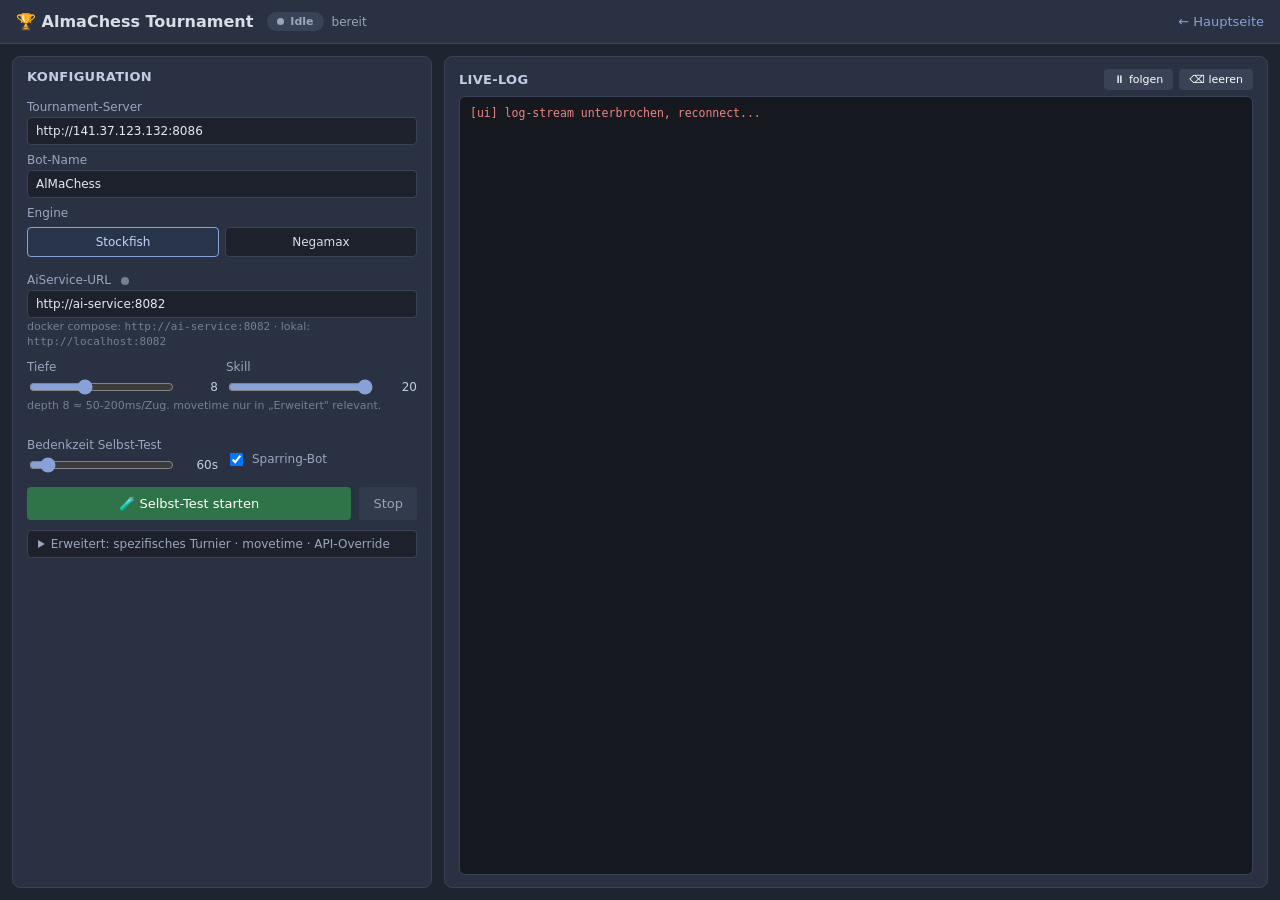
==== web/html/tournament.html @ 8ea83463 "Tournament connection implementation" ====
<!doctype html>
<html lang="de">
<head>
  <meta charset="utf-8" />
  <title>AlmaChess — Tournament</title>
  <meta name="viewport" content="width=device-width, initial-scale=1" />
  <style>
    * { box-sizing: border-box; }
    html, body { margin: 0; height: 100%; overflow: hidden; }
    body { font-family: system-ui, -apple-system, "Segoe UI", Arial, sans-serif;
           background: #1f2530; color: #d8dde6; display: flex; flex-direction: column; }
    /* === Header (single thin line) === */
    header { background: #2a3142; padding: 8px 16px; display: flex; align-items: center;
             gap: 14px; border-bottom: 1px solid #3a4257; flex-shrink: 0; height: 44px; }
    header h1 { margin: 0; font-size: 16px; flex-shrink: 0; }
    header .meta { display: flex; gap: 8px; align-items: center; flex: 1; font-size: 12px;
                   color: #9aa6c0; }
    header a { color: #88a2d8; text-decoration: none; font-size: 13px; }
    .badge { display: inline-flex; align-items: center; gap: 6px; padding: 3px 10px;
             border-radius: 12px; font-size: 11px; font-weight: 600; background: #3a4257; }
    .badge.idle       { background: #3a4257; }
    .badge.connecting { background: #735b1f; }
    .badge.joined     { background: #1f6073; }
    .badge.playing    { background: #1f7340; color: white; }
    .badge.finished   { background: #4a3a73; color: white; }
    .badge.error      { background: #8a2b2b; color: white; }
    .dot { width: 7px; height: 7px; border-radius: 50%; background: currentColor; }
    .meta-chip { font-family: ui-monospace, Consolas, monospace; color: #c2cce4;
                 background: #1c212c; padding: 2px 7px; border-radius: 3px; font-size: 11px; }
    /* === Main grid === */
    main { display: grid; grid-template-columns: 420px 1fr; gap: 12px; padding: 12px;
           flex: 1; min-height: 0; }
    .card { background: #2a3142; border: 1px solid #3a4257; border-radius: 8px;
            padding: 12px 14px; display: flex; flex-direction: column; min-height: 0; }
    .card.config { overflow-y: auto; }
    .card h2 { margin: 0 0 8px; font-size: 13px; color: #c2cce4; font-weight: 600;
               text-transform: uppercase; letter-spacing: 0.3px; }
    /* === Form === */
    label { display: block; font-size: 12px; color: #9aa6c0; margin: 8px 0 3px; }
    input[type="text"], input[type="number"], select {
      width: 100%; padding: 6px 8px; background: #1c212c; border: 1px solid #3a4257;
      color: #e5eaf2; border-radius: 4px; font: inherit; font-size: 12px; }
    input[type="text"]:focus, input[type="number"]:focus, select:focus {
      outline: none; border-color: #88a2d8; }
    input[type="range"] { width: 100%; accent-color: #88a2d8; }
    .row { display: flex; gap: 8px; align-items: end; }
    .row > * { flex: 1; }
    .row label { margin-bottom: 3px; }
    /* Engine toggle */
    .engine-pick { display: grid; grid-template-columns: 1fr 1fr; gap: 6px;
                   margin: 4px 0 8px; }
    .engine-pick label { padding: 7px 8px; background: #1c212c; border: 1px solid #3a4257;
                         border-radius: 4px; text-align: center; cursor: pointer; margin: 0;
                         color: #d8dde6; font-size: 12px; font-weight: 500;
                         transition: border-color .15s; }
    .engine-pick label:has(input:checked) { border-color: #88a2d8; background: #28344a;
                                            color: #c2d4f6; }
    .engine-pick input { display: none; }
    /* Slider with value */
    .slider-row { display: grid; grid-template-columns: 1fr 38px; gap: 8px;
                  align-items: center; }
    .slider-row span { text-align: right; color: #c2cce4; font-variant-numeric: tabular-nums;
                       font-size: 12px; }
    .hint { font-size: 11px; color: #758095; margin: 2px 0; line-height: 1.35; }
    /* Buttons */
    .btn-row { display: flex; gap: 8px; margin-top: 12px; }
    button { background: #4960a0; color: white; border: 0; padding: 9px 14px;
             border-radius: 4px; cursor: pointer; font: inherit; font-size: 13px;
             font-weight: 500; transition: background .15s; }
    button:hover { background: #5a73be; }
    button.primary { background: #2f7349; flex: 1; }
    button.primary:hover { background: #3a8a58; }
    button.secondary { background: #3a4257; }
    button.secondary:hover { background: #4a536a; }
    button:disabled { background: #3a4257; opacity: 0.55; cursor: not-allowed; }
    /* Advanced details */
    details { margin-top: 10px; background: #1c212c; border: 1px solid #3a4257;
              border-radius: 4px; padding: 0; }
    details summary { padding: 6px 10px; cursor: pointer; font-size: 12px;
                      color: #9aa6c0; user-select: none; }
    details summary:hover { color: #c2cce4; }
    details > div { padding: 0 10px 10px; }
    /* AiService availability dot */
    .ai-status { display: inline-block; width: 8px; height: 8px; border-radius: 50%;
                 margin-left: 6px; vertical-align: middle; background: #758095; }
    .ai-status.ok   { background: #4caf50; }
    .ai-status.bad  { background: #d85050; }
    /* === Log === */
    #logbox { background: #15191f; border: 1px solid #3a4257; border-radius: 6px;
              padding: 8px 10px; flex: 1; min-height: 0; overflow-y: auto;
              font: 11.5px/1.45 ui-monospace, Consolas, monospace; color: #c2cce4; }
    #logbox div.l { white-space: pre-wrap; word-break: break-word; }
    #logbox div.l.game  { color: #88c4a0; }
    #logbox div.l.move  { color: #e0b88a; }
    #logbox div.l.error { color: #ec8585; }
    #logbox div.l.dim   { color: #758095; }
    .log-controls { display: flex; justify-content: space-between; align-items: center;
                    margin-bottom: 6px; }
    .log-controls .right { display: flex; gap: 6px; }
    .log-controls button { padding: 4px 10px; font-size: 11px; background: #3a4257; }
    /* Result strip at bottom of log */
    .result-strip { margin-top: 6px; padding: 6px 10px; border-radius: 4px;
                    background: #1c212c; border: 1px solid #3a4257; font-size: 12px;
                    color: #c2cce4; display: none; }
    .result-strip.win  { background: #1f4733; border-color: #2f7349; color: #c8eeda; }
    .result-strip.loss { background: #4a2424; border-color: #8a2b2b; color: #f0c8c8; }
    .result-strip.draw { background: #3a3a4a; border-color: #5a5a73; }
  </style>
</head>
<body>
  <header>
    <h1>🏆 AlmaChess Tournament</h1>
    <div class="meta">
      <span id="status-badge" class="badge idle"><span class="dot"></span>Idle</span>
      <span id="status-msg">bereit</span>
      <span id="meta-tid" class="meta-chip" hidden></span>
      <span id="meta-bot" class="meta-chip" hidden></span>
    </div>
    <a href="index.html">← Hauptseite</a>
  </header>

  <main>
    <!-- ===== CONFIG (left) ===== -->
    <section class="card config">
      <h2>Konfiguration</h2>

      <label for="cfg-base">Tournament-Server</label>
      <input id="cfg-base" type="text" value="http://141.37.123.132:8086" />

      <label for="cfg-botname">Bot-Name</label>
      <input id="cfg-botname" type="text" value="AlMaChess" />

      <label>Engine</label>
      <div class="engine-pick">
        <label><input type="radio" name="engine" value="stockfish" checked/>Stockfish</label>
        <label><input type="radio" name="engine" value="integrated"/>Negamax</label>
      </div>

      <!-- ===== Stockfish settings ===== -->
      <div id="cfg-stockfish">
        <label for="cfg-ai-url">AiService-URL
          <span id="ai-status-dot" class="ai-status" title="unbekannt"></span>
        </label>
        <input id="cfg-ai-url" type="text" value="http://ai-service:8082" />
        <p class="hint">docker compose: <code>http://ai-service:8082</code> · lokal: <code>http://localhost:8082</code></p>

        <div class="row">
          <div>
            <label>Tiefe</label>
            <div class="slider-row">
              <input id="cfg-sf-depth" type="range" min="1" max="20" value="8"/>
              <span id="cfg-sf-depth-val">8</span>
            </div>
          </div>
          <div>
            <label>Skill</label>
            <div class="slider-row">
              <input id="cfg-sf-skill" type="range" min="0" max="20" value="20"/>
              <span id="cfg-sf-skill-val">20</span>
            </div>
          </div>
        </div>
        <p class="hint">depth 8 ≈ 50-200ms/Zug. movetime nur in „Erweitert" relevant.</p>
      </div>

      <!-- ===== Negamax settings ===== -->
      <div id="cfg-integrated" hidden>
        <label>Tiefe</label>
        <div class="slider-row">
          <input id="cfg-int-depth" type="range" min="1" max="5" value="2"/>
          <span id="cfg-int-depth-val">2</span>
        </div>
        <p class="hint">Negamax: 1=instant, 2≈300ms, 3≈3s, 4≈30s, 5≈3min je Zug</p>
      </div>

      <!-- ===== Self-test row ===== -->
      <div class="row" style="margin-top: 14px;">
        <div>
          <label>Bedenkzeit Selbst-Test</label>
          <div class="slider-row">
            <input id="qs-clock" type="range" min="10" max="600" step="10" value="60"/>
            <span id="qs-clock-val">60s</span>
          </div>
        </div>
        <label style="display:flex;align-items:center;gap:6px;height:25px;">
          <input id="qs-sparring" type="checkbox" checked />Sparring-Bot
        </label>
      </div>

      <div class="btn-row">
        <button id="btn-quickstart" class="primary">🧪 Selbst-Test starten</button>
        <button id="btn-stop" class="secondary" disabled>Stop</button>
      </div>

      <!-- ===== Advanced ===== -->
      <details>
        <summary>Erweitert: spezifisches Turnier · movetime · API-Override</summary>
        <div>
          <label for="cfg-tid">Turnier-ID beitreten</label>
          <input id="cfg-tid" type="text" placeholder="leer = neues per Selbst-Test"/>
          <button id="btn-list" class="secondary" style="margin-top:6px;width:100%">
            Verfügbare Turniere laden
          </button>
          <select id="cfg-tid-select" style="margin-top:6px" hidden></select>
          <button id="btn-join" class="secondary" style="margin-top:6px;width:100%">
            Beitreten (ohne Sparring)
          </button>

          <label for="cfg-sf-movetime" style="margin-top:12px;">Stockfish movetime (ms, optional)</label>
          <input id="cfg-sf-movetime" type="number" min="100" step="100"
                 placeholder="leer = nur depth-Stop" />
          <p class="hint">Setzt feste Zugzeit. Mit Selbst-Test-Clock kompatibel halten!</p>
        </div>
      </details>
    </section>

    <!-- ===== LOG (right) ===== -->
    <section class="card">
      <div class="log-controls">
        <h2 style="margin: 0;">Live-Log</h2>
        <div class="right">
          <button id="btn-pause" title="auto-scroll pausieren">⏸ folgen</button>
          <button id="btn-clear">⌫ leeren</button>
        </div>
      </div>
      <div id="logbox" aria-live="polite"></div>
      <div id="result-strip" class="result-strip"></div>
    </section>
  </main>

  <script>
    const $ = (id) => document.getElementById(id);
    // The API base. Default: same origin (nginx proxies /api/* in docker compose).
    // Override with ?api=http://host:port for cross-origin dev.
    const ALMACHESS_API = (new URLSearchParams(location.search).get('api') || '').replace(/\/$/, '');
    const api = (path) => ALMACHESS_API + path;

    // ---- persist settings in localStorage ----
    const PERSIST_KEYS = ['cfg-base','cfg-botname','cfg-ai-url','cfg-sf-depth',
                          'cfg-sf-skill','cfg-int-depth','qs-clock','cfg-tid','cfg-sf-movetime'];
    function load() {
      try {
        const s = JSON.parse(localStorage.getItem('almachess-tournament') || '{}');
        PERSIST_KEYS.forEach(k => { if (s[k] != null) $(k).value = s[k]; });
        if (s.engine) document.querySelector(`input[name="engine"][value="${s.engine}"]`).checked = true;
        if (s.sparring != null) $('qs-sparring').checked = s.sparring;
        // Sanity guard: with Stockfish at high depth, a tiny clock guarantees a
        // timeout loss. Auto-bump the slider if persisted state would mismatch.
        if (s.engine === 'stockfish' && parseInt($('qs-clock').value, 10) < 30) {
          $('qs-clock').value = 60;
        }
      } catch (_) {}
    }
    function save() {
      const s = {};
      PERSIST_KEYS.forEach(k => s[k] = $(k).value);
      s.engine = document.querySelector('input[name="engine"]:checked').value;
      s.sparring = $('qs-sparring').checked;
      localStorage.setItem('almachess-tournament', JSON.stringify(s));
    }

    // ---- engine toggle ----
    function refreshEngineUi() {
      const isSf = document.querySelector('input[name="engine"]:checked').value === 'stockfish';
      $('cfg-stockfish').hidden = !isSf;
      $('cfg-integrated').hidden = isSf;
      if (isSf) probeAi();
    }
    document.querySelectorAll('input[name="engine"]').forEach(r => {
      r.addEventListener('change', () => { refreshEngineUi(); save(); });
    });

    // ---- live slider labels ----
    [['cfg-int-depth','cfg-int-depth-val'], ['cfg-sf-depth','cfg-sf-depth-val'],
     ['cfg-sf-skill','cfg-sf-skill-val']].forEach(([id, vid]) => {
      $(id).addEventListener('input', () => { $(vid).textContent = $(id).value; save(); });
    });
    $('qs-clock').addEventListener('input', () => {
      $('qs-clock-val').textContent = $('qs-clock').value + 's'; save();
    });
    PERSIST_KEYS.forEach(k => $(k).addEventListener('change', save));
    $('qs-sparring').addEventListener('change', save);

    // ---- AiService availability probe (every 8s when Stockfish selected) ----
    let aiProbeTimer = null;
    async function probeAi() {
      const url = $('cfg-ai-url').value.trim().replace(/\/$/, '');
      if (!url) return;
      const dot = $('ai-status-dot');
      // We can't reach ai-service:* directly from browser if it's only Docker DNS.
      // Best-effort: ask our API to proxy a check. If our API has no proxy yet,
      // fall back to a CORS-aware direct probe.
      try {
        const r = await fetch(url + '/health', { method: 'GET', mode: 'cors',
                                                 signal: AbortSignal.timeout(2500) });
        if (r.ok) { dot.className = 'ai-status ok'; dot.title = 'erreichbar'; return; }
      } catch (_) {}
      // CORS or DNS fail — but server can still reach it. Mark unknown.
      dot.className = 'ai-status';
      dot.title = 'Browser kann nicht prüfen — Server-Sicht entscheidet';
    }
    $('cfg-ai-url').addEventListener('change', probeAi);
    function startAiPolling() { if (aiProbeTimer) return; aiProbeTimer = setInterval(probeAi, 8000); }
    startAiPolling();

    // ---- log rendering ----
    const logbox = $('logbox');
    let autoScroll = true;
    function appendLog(kind, line) {
      const div = document.createElement('div');
      div.className = 'l ' + (kind || '');
      div.textContent = line;
      logbox.appendChild(div);
      if (autoScroll) logbox.scrollTop = logbox.scrollHeight;
    }
    function classifyLine(line) {
      if (/gameEnd|tournamentFinished|aborted|fail|rejected|Error/i.test(line)) return 'error';
      if (/gameStart|tournamentStarted|roundStarted/i.test(line)) return 'game';
      if (/->/.test(line)) return 'move';
      if (/heartbeat|subscribing|asking engine|engine returned/i.test(line)) return 'dim';
      return '';
    }
    $('btn-pause').addEventListener('click', () => {
      autoScroll = !autoScroll;
      $('btn-pause').textContent = autoScroll ? '⏸ folgen' : '▶ pausiert';
    });
    $('btn-clear').addEventListener('click', () => { logbox.innerHTML = ''; });

    // ---- status rendering ----
    function setStatus(s) {
      const phase = (s.phase || 'Idle');
      const badge = $('status-badge');
      badge.className = 'badge ' + phase.toLowerCase();
      badge.innerHTML = '<span class="dot"></span>' + phase;
      $('status-msg').textContent = s.message || '';
      if (s.tournamentId) {
        $('meta-tid').textContent = 'TID:' + s.tournamentId;
        $('meta-tid').hidden = false;
      } else $('meta-tid').hidden = true;
      if (s.botId) {
        $('meta-bot').textContent = 'Bot:' + s.botId;
        $('meta-bot').hidden = false;
      } else $('meta-bot').hidden = true;
      const running = ['Connecting','Joined','Playing'].includes(phase);
      $('btn-quickstart').disabled = running;
      $('btn-join').disabled = running;
      $('btn-stop').disabled = !running;
      if (phase === 'Finished' && s.tournamentId) showResultStrip(s);
      if (phase === 'Idle' || phase === 'Error') $('result-strip').style.display = 'none';
    }

    async function showResultStrip(s) {
      const strip = $('result-strip');
      try {
        const r = await fetch($('cfg-base').value.trim().replace(/\/$/, '')
                              + '/api/tournament/' + s.tournamentId);
        const j = await r.json();
        const me = j.standing?.players?.find(p => p.bot.name === $('cfg-botname').value.trim());
        if (!me) { strip.style.display = 'none'; return; }
        const won = me.wins > me.losses;
        const drawn = me.wins === me.losses;
        strip.className = 'result-strip ' + (won ? 'win' : drawn ? 'draw' : 'loss');
        strip.style.display = 'block';
        strip.textContent = (won ? '✅ Gewonnen' : drawn ? '➖ Unentschieden' : '❌ Verloren')
          + `  ·  ${me.wins}W / ${me.draws}D / ${me.losses}L  ·  ${me.points} Pkt`;
      } catch (e) { strip.style.display = 'none'; }
    }

    // ---- SSE subscription ----
    function openStream() {
      const es = new EventSource(api('/api/tournament/log/stream'));
      es.addEventListener('log',    (e) => appendLog(classifyLine(e.data), e.data));
      es.addEventListener('status', (e) => { try { setStatus(JSON.parse(e.data)); } catch (_) {} });
      es.onerror = () => appendLog('error', '[ui] log-stream unterbrochen, reconnect...');
    }

    // ---- list tournaments (advanced) ----
    $('btn-list').addEventListener('click', async () => {
      const base = $('cfg-base').value.trim().replace(/\/$/, '');
      $('btn-list').disabled = true; $('btn-list').textContent = 'lade...';
      try {
        const r = await fetch(base + '/api/tournament');
        const j = await r.json();
        const opts = [];
        const push = (g, t) => opts.push(`<option value="${t.id}">[${g}] ${t.fullName || t.name || t.id} — ${t.id}</option>`);
        (j.created || []).forEach(t => push('created', t));
        (j.started || []).forEach(t => push('started', t));
        const sel = $('cfg-tid-select');
        sel.innerHTML = '<option value="">(wähle ein Turnier)</option>' + opts.join('');
        sel.hidden = false;
        sel.onchange = () => { $('cfg-tid').value = sel.value; save(); };
      } catch (e) {
        appendLog('error', '[ui] list fehlgeschlagen: ' + e.message);
      } finally {
        $('btn-list').disabled = false; $('btn-list').textContent = 'Verfügbare Turniere laden';
      }
    });

    // ---- common request builder ----
    function buildEngineFields() {
      const engine = document.querySelector('input[name="engine"]:checked').value;
      const movetime = engine === 'stockfish' && $('cfg-sf-movetime').value
        ? parseInt($('cfg-sf-movetime').value, 10) : null;
      return {
        engine,
        depth: engine === 'integrated'
          ? parseInt($('cfg-int-depth').value, 10)
          : parseInt($('cfg-sf-depth').value, 10),
        movetimeMs: movetime,
        skill: engine === 'stockfish' ? parseInt($('cfg-sf-skill').value, 10) : null,
        aiServiceUrl: engine === 'stockfish' ? $('cfg-ai-url').value.trim() : null
      };
    }

    // ---- start: join existing tournament ----
    $('btn-join').addEventListener('click', async () => {
      const e = buildEngineFields();
      const body = Object.assign({
        tournamentBaseUrl: $('cfg-base').value.trim().replace(/\/$/, ''),
        tournamentId: $('cfg-tid').value.trim() || null,
        botName: $('cfg-botname').value.trim()
      }, e);
      try {
        const r = await fetch(api('/api/tournament/start'), {
          method: 'POST', headers: {'Content-Type':'application/json'},
          body: JSON.stringify(body)
        });
        const j = await r.json();
        if (!r.ok) appendLog('error', '[ui] join: ' + (j.error || r.status));
      } catch (ex) { appendLog('error', '[ui] join exception: ' + ex.message); }
    });

    // ---- quickstart: self-contained test ----
    $('btn-quickstart').addEventListener('click', async () => {
      const e = buildEngineFields();
      const body = Object.assign({
        tournamentBaseUrl: $('cfg-base').value.trim().replace(/\/$/, ''),
        tournamentName: 'alma-selftest-' + Date.now().toString(36),
        nbRounds: 1,
        clockLimit: parseInt($('qs-clock').value, 10),
        botName: $('cfg-botname').value.trim(),
        withSparring: $('qs-sparring').checked
      }, e);
      $('btn-quickstart').disabled = true;
      logbox.innerHTML = '';  // fresh log for fresh run
      $('result-strip').style.display = 'none';
      try {
        const r = await fetch(api('/api/tournament/quickstart'), {
          method: 'POST', headers: {'Content-Type':'application/json'},
          body: JSON.stringify(body)
        });
        const j = await r.json();
        if (!r.ok) {
          appendLog('error', '[ui] quickstart: ' + (j.error || r.status));
          $('btn-quickstart').disabled = false;
        } else {
          appendLog('game', '[ui] Selbst-Test gestartet · TID=' + j.tournamentId);
        }
      } catch (ex) {
        appendLog('error', '[ui] quickstart exception: ' + ex.message);
        $('btn-quickstart').disabled = false;
      }
    });

    $('btn-stop').addEventListener('click', async () => {
      try { await fetch(api('/api/tournament/stop'), {method:'POST'}); }
      catch (ex) { appendLog('error', '[ui] stop exception: ' + ex.message); }
    });

    // ---- bootstrap ----
    load();
    refreshEngineUi();
    $('cfg-sf-depth-val').textContent = $('cfg-sf-depth').value;
    $('cfg-sf-skill-val').textContent = $('cfg-sf-skill').value;
    $('cfg-int-depth-val').textContent = $('cfg-int-depth').value;
    $('qs-clock-val').textContent = $('qs-clock').value + 's';
    fetch(api('/api/tournament/status')).then(r => r.json()).then(setStatus).catch(() => {});
    openStream();
  </script>
</body>
</html>
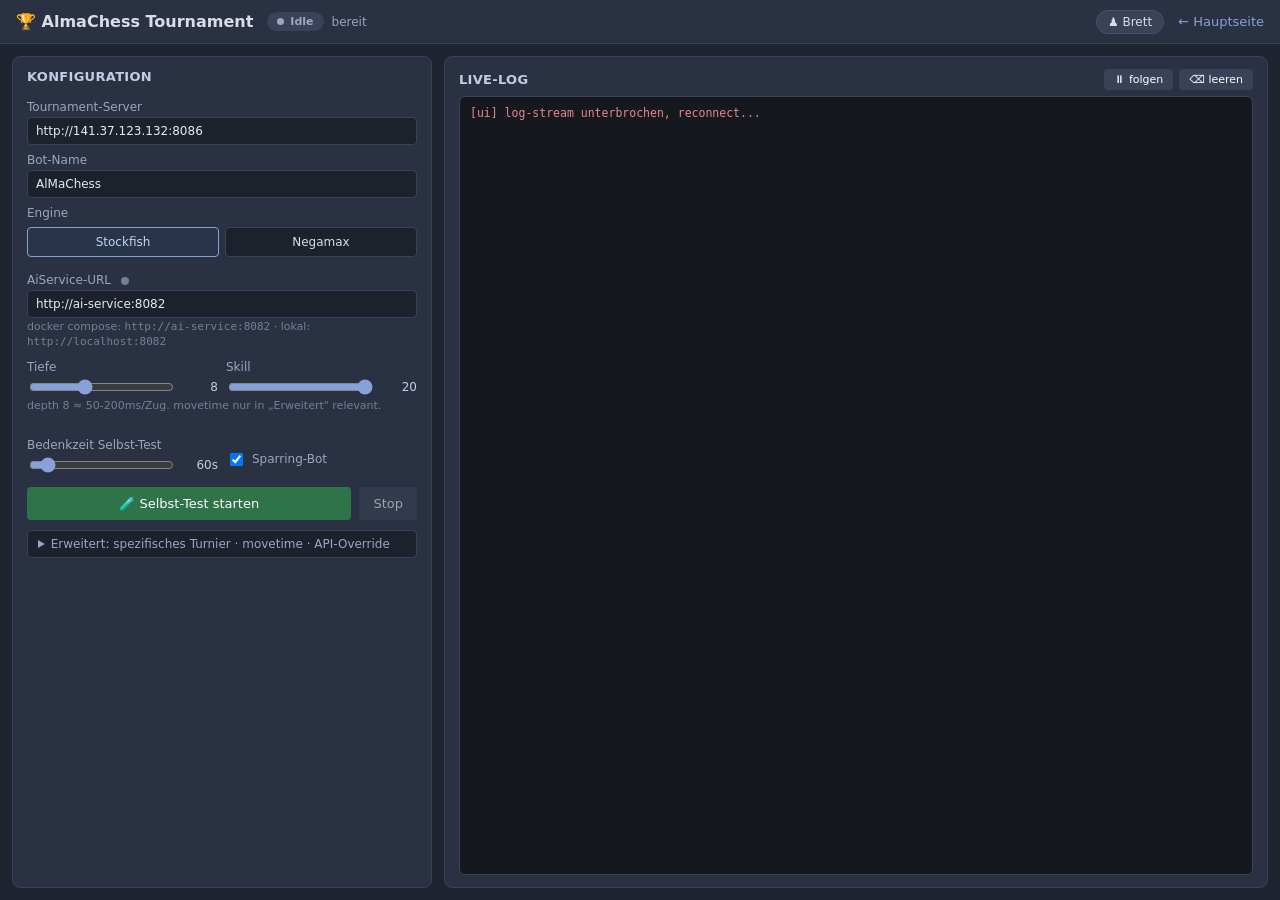
==== commit 2f00ba89: "Tournament fix" ====
--- a/web/html/tournament.html
+++ b/web/html/tournament.html
@@ -85,6 +85,55 @@
                  margin-left: 6px; vertical-align: middle; background: #758095; }
     .ai-status.ok   { background: #4caf50; }
     .ai-status.bad  { background: #d85050; }
+    /* === Header board toggle === */
+    .toggle-pill { background: #3a4257; color: #d8dde6; border: 1px solid #4a536a;
+                   padding: 4px 11px; border-radius: 14px; cursor: pointer;
+                   font: inherit; font-size: 12px; font-weight: 500; user-select: none;
+                   transition: background .15s, border-color .15s; }
+    .toggle-pill:hover { background: #4a536a; }
+    .toggle-pill.active { background: #28344a; border-color: #88a2d8; color: #c2d4f6; }
+    /* === Chess board === */
+    .board-panel { display: none; flex-direction: column; gap: 6px; margin-bottom: 8px; }
+    .board-panel.shown { display: flex; }
+    .board-wrap { display: grid; grid-template-columns: 14px 1fr; grid-template-rows: 1fr 14px;
+                  gap: 2px; align-self: center; max-height: 100%; aspect-ratio: 1 / 1;
+                  min-height: 0; }
+    .board-grid { display: grid; grid-template-columns: repeat(8, 1fr);
+                  grid-template-rows: repeat(8, 1fr); border: 1px solid #15191f;
+                  width: 100%; height: 100%; min-height: 0; }
+    .square { display: flex; align-items: center; justify-content: center;
+              font-size: clamp(14px, 3.4vh, 30px); line-height: 1; user-select: none;
+              position: relative; }
+    .square.light { background: #ecd9b3; color: #1a1a1a; }
+    .square.dark  { background: #b58863; color: #1a1a1a; }
+    .square.last-from, .square.last-to { box-shadow: inset 0 0 0 3px #e0b88a; }
+    .square.last-to { background: #f7c873 !important; }
+    .file-labels, .rank-labels {
+      display: grid; font-size: 10px; color: #758095; text-align: center;
+      align-items: center; justify-items: center;
+    }
+    .file-labels { grid-template-columns: repeat(8, 1fr); grid-column: 2 / 3; grid-row: 2 / 3; }
+    .rank-labels { grid-template-rows: repeat(8, 1fr); grid-column: 1 / 2; grid-row: 1 / 2; }
+    .board-meta { display: flex; gap: 10px; align-items: center; justify-content: space-between;
+                  font-size: 11px; color: #c2cce4; padding: 0 2px; }
+    .board-meta .turn-dot { display: inline-block; width: 9px; height: 9px;
+                            border-radius: 50%; vertical-align: middle; margin-right: 4px;
+                            border: 1px solid #758095; }
+    .board-meta .turn-dot.white { background: #f0f0f0; }
+    .board-meta .turn-dot.black { background: #1f1f1f; }
+    .board-meta code { font-family: ui-monospace, Consolas, monospace; font-size: 10.5px;
+                       color: #88a2d8; }
+    .nav-row { display: flex; gap: 4px; align-items: center; justify-content: center;
+               padding: 2px 0; }
+    .nav-row button { padding: 3px 9px; background: #3a4257; border: 0; color: #d8dde6;
+                      border-radius: 3px; cursor: pointer; font-size: 12px; line-height: 1.2; }
+    .nav-row button:hover { background: #4a536a; }
+    .nav-row button:disabled { opacity: 0.4; cursor: not-allowed; }
+    .nav-row #nav-pos { font-family: ui-monospace, Consolas, monospace; font-size: 11px;
+                        color: #c2cce4; min-width: 70px; text-align: center; }
+    .nav-row .live-tag { font-size: 10px; padding: 2px 7px; border-radius: 9px;
+                         background: #1f7340; color: white; font-weight: 600; }
+    .nav-row .live-tag.paused { background: #735b1f; }
     /* === Log === */
     #logbox { background: #15191f; border: 1px solid #3a4257; border-radius: 6px;
               padding: 8px 10px; flex: 1; min-height: 0; overflow-y: auto;
@@ -116,6 +165,7 @@
       <span id="meta-tid" class="meta-chip" hidden></span>
       <span id="meta-bot" class="meta-chip" hidden></span>
     </div>
+    <button id="btn-board-toggle" class="toggle-pill" type="button" aria-pressed="false">♟ Brett</button>
     <a href="index.html">← Hauptseite</a>
   </header>
 
@@ -214,8 +264,33 @@
       </details>
     </section>
 
-    <!-- ===== LOG (right) ===== -->
+    <!-- ===== BOARD + LOG (right) ===== -->
     <section class="card">
+      <!-- Board panel — toggled by header pill, hidden by default -->
+      <div id="board-panel" class="board-panel">
+        <div class="board-meta">
+          <span>
+            <span id="board-turn-dot" class="turn-dot white"></span>
+            <span id="board-turn-text">— am Zug</span>
+          </span>
+          <span id="board-game-info">—</span>
+          <span>letzter Zug: <code id="board-last-move">—</code></span>
+        </div>
+        <div class="board-wrap">
+          <div id="rank-labels" class="rank-labels"></div>
+          <div id="board-grid" class="board-grid"></div>
+          <div id="file-labels" class="file-labels"></div>
+        </div>
+        <div class="nav-row">
+          <button id="nav-first" title="zur Anfangsstellung">⏮</button>
+          <button id="nav-prev"  title="ein Zug zurück">◀</button>
+          <span id="nav-pos">0 / 0</span>
+          <button id="nav-next"  title="ein Zug vor">▶</button>
+          <button id="nav-last"  title="zur aktuellen Stellung">⏭</button>
+          <span id="nav-live" class="live-tag">live</span>
+        </div>
+      </div>
+
       <div class="log-controls">
         <h2 style="margin: 0;">Live-Log</h2>
         <div class="right">
@@ -312,6 +387,8 @@
       div.textContent = line;
       logbox.appendChild(div);
       if (autoScroll) logbox.scrollTop = logbox.scrollHeight;
+      // Mirror relevant events into the chess board tracker. Cheap when off.
+      try { consumeLogForBoard(line); } catch (_) {}
     }
     function classifyLine(line) {
       if (/gameEnd|tournamentFinished|aborted|fail|rejected|Error/i.test(line)) return 'error';
@@ -345,25 +422,43 @@
       $('btn-quickstart').disabled = running;
       $('btn-join').disabled = running;
       $('btn-stop').disabled = !running;
-      if (phase === 'Finished' && s.tournamentId) showResultStrip(s);
+      if (phase === 'Finished' && s.tournamentId) refreshResultStrip(s.tournamentId, true);
       if (phase === 'Idle' || phase === 'Error') $('result-strip').style.display = 'none';
     }
 
-    async function showResultStrip(s) {
+    // Updated on every roundFinished + tournamentFinished. Compares POINTS
+    // (the authoritative ranking source) instead of raw W/L counts so a
+    // multi-round 1W-1L gets correctly labelled as draw on points.
+    let lastResultTid = null;
+    async function refreshResultStrip(tid, isFinal) {
       const strip = $('result-strip');
       try {
-        const r = await fetch($('cfg-base').value.trim().replace(/\/$/, '')
-                              + '/api/tournament/' + s.tournamentId);
-        const j = await r.json();
-        const me = j.standing?.players?.find(p => p.bot.name === $('cfg-botname').value.trim());
+        const base = $('cfg-base').value.trim().replace(/\/$/, '');
+        const j = await (await fetch(`${base}/api/tournament/${tid}`)).json();
+        // Match ourselves either by the cached bot id from the status SSE,
+        // or by name as a fallback. Name match is fragile if multiple
+        // tournaments share a name across sessions.
+        const meId = ($('meta-bot').textContent || '').slice(4);
+        const myName = $('cfg-botname').value.trim();
+        const players = j.standing?.players || [];
+        let me = players.find(p => p.bot.id === meId)
+              || players.find(p => p.bot.name === myName);
         if (!me) { strip.style.display = 'none'; return; }
-        const won = me.wins > me.losses;
-        const drawn = me.wins === me.losses;
-        strip.className = 'result-strip ' + (won ? 'win' : drawn ? 'draw' : 'loss');
+        const oppBest = players.filter(p => p !== me)
+                               .reduce((mx, p) => Math.max(mx, p.points), -Infinity);
+        const verdict = me.points > oppBest ? 'win'
+                       : me.points < oppBest ? 'loss' : 'draw';
+        const label = verdict === 'win'  ? '✅ Gewonnen'
+                    : verdict === 'loss' ? '❌ Verloren'
+                                         : '➖ Unentschieden';
+        const round = j.round || '–';
+        const totalRounds = j.nbRounds || '?';
+        const stage = isFinal ? 'Endergebnis' : `Stand nach Runde ${round}/${totalRounds}`;
+        strip.className = 'result-strip ' + verdict;
         strip.style.display = 'block';
-        strip.textContent = (won ? '✅ Gewonnen' : drawn ? '➖ Unentschieden' : '❌ Verloren')
-          + `  ·  ${me.wins}W / ${me.draws}D / ${me.losses}L  ·  ${me.points} Pkt`;
-      } catch (e) { strip.style.display = 'none'; }
+        strip.textContent = `${label}  ·  ${stage}  ·  ${me.wins}W/${me.draws}D/${me.losses}L  ·  ${me.points} Pkt  ·  Rang ${me.rank}/${players.length}`;
+        lastResultTid = tid;
+      } catch (e) { /* keep prior strip visible on network blip */ }
     }
 
     // ---- SSE subscription ----
@@ -444,6 +539,12 @@
       $('btn-quickstart').disabled = true;
       logbox.innerHTML = '';  // fresh log for fresh run
       $('result-strip').style.display = 'none';
+      // Reset replay history so we don't show last tournament's moves
+      trackedGid = null;
+      resetReplay();
+      lastGameStatus = ''; lastOppName = '?';
+      lastResultTid = null;
+      if (boardOn) { renderEmptyBoard(); renderAt(-1); }
       try {
         const r = await fetch(api('/api/tournament/quickstart'), {
           method: 'POST', headers: {'Content-Type':'application/json'},
@@ -467,6 +568,358 @@
       catch (ex) { appendLog('error', '[ui] stop exception: ' + ex.message); }
     });
 
+    // ====== CHESS BOARD ======
+    // Board state is reconstructed locally from a UCI move history so the
+    // user can navigate every move even when Stockfish blitzes through them.
+    // We pull the current game snapshot every 1.2s, append any new moves
+    // to `moveHistory`, and lazily replay them through `applyUci` to get
+    // a FEN for any historic move index.
+    const PIECE_UNICODE = {
+      K:'♔', Q:'♕', R:'♖', B:'♗', N:'♘', P:'♙',
+      k:'♚', q:'♛', r:'♜', b:'♝', n:'♞', p:'♟'
+    };
+    const START_FEN = 'rnbqkbnr/pppppppp/8/8/8/8/PPPPPPPP/RNBQKBNR w KQkq - 0 1';
+
+    let boardOn      = false;
+    let trackedGid   = null;
+    let ourColor     = 'white';      // 'white' or 'black' — flips the board
+    let pollTimer    = null;
+
+    // Per-game replay state (reset on each new gameStart)
+    let startFen      = START_FEN;
+    let moveHistory   = [];          // ['e2e4', 'c7c5', ...]
+    let fenCache      = [];          // fenCache[i] = FEN after move i
+    let currentIdx    = -1;          // -1 = startpos, 0 = after move[0], ...
+    let liveMode      = true;        // when true, jump to latest on each poll
+
+    function squareName(file, rank) { return 'abcdefgh'[file] + (rank + 1); }
+    function nameToFileRank(name) {
+      return [name.charCodeAt(0) - 97, parseInt(name[1], 10) - 1];
+    }
+
+    // ---- Minimal chess FEN updater ----
+    // Implements just enough to roll a position forward by one UCI move:
+    // piece moves, captures, castling, en passant, promotion, ep target,
+    // castling rights, halfmove + fullmove clocks. NOT a legal-move
+    // generator — we trust the server, who already validated.
+    function fenToBoard(piecePart) {
+      const ranks = piecePart.split('/');
+      const board = Array.from({length: 8}, () => Array(8).fill(null));
+      for (let i = 0; i < 8; i++) {       // ranks[0] = rank 8 -> board[7]
+        const r = 7 - i;
+        let f = 0;
+        for (const ch of ranks[i]) {
+          if (/\d/.test(ch)) f += +ch;
+          else board[r][f++] = ch;
+        }
+      }
+      return board;
+    }
+    function boardToFen(board) {
+      const out = [];
+      for (let r = 7; r >= 0; r--) {
+        let row = '', empty = 0;
+        for (let f = 0; f < 8; f++) {
+          const p = board[r][f];
+          if (p) { if (empty) { row += empty; empty = 0; } row += p; }
+          else empty++;
+        }
+        if (empty) row += empty;
+        out.push(row);
+      }
+      return out.join('/');
+    }
+    function applyUci(fen, uci) {
+      const parts = fen.split(/\s+/);
+      const board = fenToBoard(parts[0]);
+      const turn = parts[1];
+      let castling = parts[2];
+      let half = +parts[4], full = +parts[5];
+      const ff = uci.charCodeAt(0) - 97, fr = +uci[1] - 1;
+      const tf = uci.charCodeAt(2) - 97, tr = +uci[3] - 1;
+      const promo = uci[4];
+      const piece = board[fr][ff];
+      const target = board[tr][tf];
+      board[tr][tf] = promo ? (turn === 'w' ? promo.toUpperCase() : promo.toLowerCase()) : piece;
+      board[fr][ff] = null;
+      // Castling
+      if (piece && piece.toLowerCase() === 'k' && Math.abs(tf - ff) === 2) {
+        const kingSide = tf > ff;
+        board[fr][kingSide ? 5 : 3] = board[fr][kingSide ? 7 : 0];
+        board[fr][kingSide ? 7 : 0] = null;
+      }
+      // En passant capture
+      if (piece && piece.toLowerCase() === 'p' && ff !== tf && !target) {
+        board[fr][tf] = null;
+      }
+      // New ep target
+      let newEp = '-';
+      if (piece && piece.toLowerCase() === 'p' && Math.abs(tr - fr) === 2) {
+        newEp = String.fromCharCode(97 + tf) + ((fr + tr) / 2 + 1);
+      }
+      // Castling-rights bookkeeping for king/rook moves and rook captures
+      if (piece === 'K') castling = castling.replace(/[KQ]/g, '');
+      if (piece === 'k') castling = castling.replace(/[kq]/g, '');
+      if (piece === 'R' && fr === 0 && ff === 0) castling = castling.replace('Q', '');
+      if (piece === 'R' && fr === 0 && ff === 7) castling = castling.replace('K', '');
+      if (piece === 'r' && fr === 7 && ff === 0) castling = castling.replace('q', '');
+      if (piece === 'r' && fr === 7 && ff === 7) castling = castling.replace('k', '');
+      if (target === 'R' && tr === 0 && tf === 0) castling = castling.replace('Q', '');
+      if (target === 'R' && tr === 0 && tf === 7) castling = castling.replace('K', '');
+      if (target === 'r' && tr === 7 && tf === 0) castling = castling.replace('q', '');
+      if (target === 'r' && tr === 7 && tf === 7) castling = castling.replace('k', '');
+      if (!castling) castling = '-';
+      const newHalf = (piece && piece.toLowerCase() === 'p') || target ? 0 : half + 1;
+      const newFull = turn === 'b' ? full + 1 : full;
+      return `${boardToFen(board)} ${turn === 'w' ? 'b' : 'w'} ${castling} ${newEp} ${newHalf} ${newFull}`;
+    }
+
+    // ---- History access ----
+    function getFenAt(idx) {
+      if (idx < 0) return startFen;
+      if (idx >= moveHistory.length) idx = moveHistory.length - 1;
+      if (fenCache[idx]) return fenCache[idx];
+      // Walk forward from the deepest cached entry we have
+      let baseIdx = -1, fen = startFen;
+      for (let i = idx; i >= 0; i--) {
+        if (fenCache[i]) { baseIdx = i; fen = fenCache[i]; break; }
+      }
+      for (let i = baseIdx + 1; i <= idx; i++) {
+        fen = applyUci(fen, moveHistory[i]);
+        fenCache[i] = fen;
+      }
+      return fen;
+    }
+    function resetReplay(newStartFen) {
+      startFen    = newStartFen || START_FEN;
+      moveHistory = [];
+      fenCache    = [];
+      currentIdx  = -1;
+      liveMode    = true;
+    }
+
+    function renderEmptyBoard() {
+      const grid = $('board-grid');
+      grid.innerHTML = '';
+      const fileLabels = $('file-labels');
+      const rankLabels = $('rank-labels');
+      fileLabels.innerHTML = '';
+      rankLabels.innerHTML = '';
+      const files = ourColor === 'black' ? 'hgfedcba' : 'abcdefgh';
+      const ranks = ourColor === 'black' ? [1,2,3,4,5,6,7,8] : [8,7,6,5,4,3,2,1];
+      for (const f of files) {
+        const d = document.createElement('div'); d.textContent = f; fileLabels.appendChild(d);
+      }
+      for (const r of ranks) {
+        const d = document.createElement('div'); d.textContent = r; rankLabels.appendChild(d);
+      }
+      // 64 squares — visual orientation: when we play black, ranks flipped.
+      for (let r = 0; r < 8; r++) {
+        for (let f = 0; f < 8; f++) {
+          // visual file/rank
+          const vf = ourColor === 'black' ? 7 - f : f;
+          const vr = ourColor === 'black' ? r : 7 - r;
+          const sq = document.createElement('div');
+          sq.className = 'square ' + (((vf + vr) % 2 === 0) ? 'dark' : 'light');
+          sq.dataset.sq = squareName(vf, vr);
+          grid.appendChild(sq);
+        }
+      }
+    }
+
+    function renderFen(fen) {
+      if (!fen) return;
+      const parts = fen.split(/\s+/);
+      const ranks = parts[0].split('/');
+      // ranks[0] = rank 8 from top
+      for (let r = 0; r < 8; r++) {
+        let file = 0;
+        for (const ch of ranks[r]) {
+          if (/\d/.test(ch)) { file += parseInt(ch, 10); continue; }
+          const visualRank = 7 - r;          // rank 8 → vr 7
+          const sqName = squareName(file, visualRank);
+          const sq = $('board-grid').querySelector(`.square[data-sq="${sqName}"]`);
+          if (sq) sq.textContent = PIECE_UNICODE[ch] || '';
+          file++;
+        }
+      }
+      // clear empty squares that were full before
+      $('board-grid').querySelectorAll('.square').forEach(sq => {
+        if (!sq.textContent) {} // already empty
+      });
+    }
+
+    function clearBoard() {
+      $('board-grid').querySelectorAll('.square').forEach(sq => sq.textContent = '');
+    }
+
+    function updateBoardMeta(turn, status, gameInfoLine) {
+      const dot = $('board-turn-dot');
+      dot.className = 'turn-dot ' + (turn === 'black' ? 'black' : 'white');
+      let label = (turn === 'black' ? 'Schwarz' : 'Weiß') + ' am Zug';
+      if (status && status !== 'ongoing') label = status;
+      $('board-turn-text').textContent = label;
+      $('board-game-info').textContent = gameInfoLine || '—';
+      // board-last-move is set by updateBoardMetaFromCurrent based on the
+      // history cursor — don't overwrite it here.
+    }
+
+    let lastGameStatus = '';
+    let lastOppName = '?';
+
+    async function pollGame() {
+      if (!boardOn || !trackedGid) return;
+      const tidChip = $('meta-tid').textContent;
+      if (!tidChip || !tidChip.startsWith('TID:')) return;
+      const tid = tidChip.slice(4);
+      const base = $('cfg-base').value.trim().replace(/\/$/, '');
+      try {
+        const r = await fetch(`${base}/api/tournament/${tid}/game/${trackedGid}`,
+                              { signal: AbortSignal.timeout(2000) });
+        if (!r.ok) return;
+        const g = await r.json();
+        // Append any new moves from the server-side authoritative list
+        const serverMoves = (g.moves || '').trim().split(/\s+/).filter(x => x);
+        if (serverMoves.length > moveHistory.length) {
+          for (let i = moveHistory.length; i < serverMoves.length; i++) {
+            moveHistory.push(serverMoves[i]);
+          }
+          // Anchor the cache: server-supplied FEN matches the latest move
+          if (g.fen) fenCache[moveHistory.length - 1] = g.fen;
+        }
+        // Track meta
+        lastGameStatus = g.status || 'ongoing';
+        const meId = ($('meta-bot').textContent || '').slice(4);
+        const opp = g.white && g.white.id === meId ? g.black : g.white;
+        lastOppName = opp ? opp.name : '?';
+        // In live mode, follow the latest move; otherwise leave currentIdx alone.
+        if (liveMode) currentIdx = moveHistory.length - 1;
+        renderAt(currentIdx);
+      } catch (_) { /* network blip; retry next tick */ }
+    }
+
+    function renderAt(idx) {
+      currentIdx = Math.max(-1, Math.min(idx, moveHistory.length - 1));
+      const fen = getFenAt(currentIdx);
+      clearBoard();
+      renderFen(fen);
+      // Last-move highlight: only when we're past startpos
+      if (currentIdx >= 0) {
+        const uci = moveHistory[currentIdx];
+        $('board-grid').querySelectorAll('.square').forEach(sq =>
+          sq.classList.remove('last-from', 'last-to'));
+        const fromSq = $('board-grid').querySelector(`.square[data-sq="${uci.slice(0,2)}"]`);
+        const toSq   = $('board-grid').querySelector(`.square[data-sq="${uci.slice(2,4)}"]`);
+        if (fromSq) fromSq.classList.add('last-from');
+        if (toSq)   toSq.classList.add('last-to');
+      } else {
+        $('board-grid').querySelectorAll('.square').forEach(sq =>
+          sq.classList.remove('last-from', 'last-to'));
+      }
+      updateBoardMetaFromCurrent();
+      updateNavUi();
+    }
+
+    function updateBoardMetaFromCurrent() {
+      // Turn after current move: parse FEN's "w" or "b"
+      const fen = getFenAt(currentIdx);
+      const turn = fen.split(/\s+/)[1] === 'b' ? 'black' : 'white';
+      const showStatus = (currentIdx === moveHistory.length - 1) ? lastGameStatus : 'ongoing';
+      const info = `${ourColor === 'white' ? 'Weiß' : 'Schwarz'} vs ${lastOppName}`;
+      updateBoardMeta(turn, showStatus, info);
+      const lastMv = currentIdx >= 0 ? moveHistory[currentIdx] : null;
+      $('board-last-move').textContent = lastMv || '—';
+    }
+
+    function updateNavUi() {
+      const total = moveHistory.length;
+      const cur = currentIdx + 1;  // 1-based for display; 0 = startpos
+      $('nav-pos').textContent = `${cur} / ${total}`;
+      $('nav-first').disabled = currentIdx <= -1;
+      $('nav-prev').disabled  = currentIdx <= -1;
+      $('nav-next').disabled  = currentIdx >= total - 1;
+      $('nav-last').disabled  = currentIdx >= total - 1;
+      const tag = $('nav-live');
+      tag.textContent = liveMode ? 'live' : 'pausiert';
+      tag.classList.toggle('paused', !liveMode);
+    }
+
+    // ---- Nav button bindings ----
+    function navTo(idx, leaveLiveMode) {
+      if (leaveLiveMode) liveMode = false;
+      renderAt(idx);
+      if (idx >= moveHistory.length - 1) liveMode = true;
+      updateNavUi();
+    }
+    $('nav-first').addEventListener('click', () => navTo(-1, true));
+    $('nav-prev').addEventListener('click',  () => navTo(currentIdx - 1, true));
+    $('nav-next').addEventListener('click',  () => navTo(currentIdx + 1, false));
+    $('nav-last').addEventListener('click',  () => { liveMode = true; navTo(moveHistory.length - 1, false); });
+    // Keyboard: ← / → / Home / End when board is active and focus is on body
+    document.addEventListener('keydown', (e) => {
+      if (!boardOn) return;
+      const t = document.activeElement?.tagName;
+      if (t === 'INPUT' || t === 'TEXTAREA') return;
+      if (e.key === 'ArrowLeft')  { navTo(currentIdx - 1, true);  e.preventDefault(); }
+      if (e.key === 'ArrowRight') { navTo(currentIdx + 1, false); e.preventDefault(); }
+      if (e.key === 'Home')       { navTo(-1, true);              e.preventDefault(); }
+      if (e.key === 'End')        { liveMode = true; navTo(moveHistory.length - 1, false); e.preventDefault(); }
+    });
+
+    function startPolling() {
+      if (pollTimer) return;
+      pollTimer = setInterval(pollGame, 1200);
+    }
+    function stopPolling() {
+      if (pollTimer) { clearInterval(pollTimer); pollTimer = null; }
+    }
+
+    // Hook into the log feed: extract gameStart (new game = reset history) and
+    // roundFinished (refresh result strip). Moves come from poll, not log.
+    function consumeLogForBoard(line) {
+      const gs = line.match(/gameStart\s+([a-f0-9]+)\s+as\s+(white|black)/i);
+      if (gs) {
+        const newGid = gs[1];
+        if (newGid !== trackedGid) {
+          trackedGid = newGid;
+          ourColor   = gs[2].toLowerCase();
+          resetReplay();           // wipe history for the new game
+          lastGameStatus = 'ongoing';
+          if (boardOn) {
+            renderEmptyBoard();
+            renderAt(-1);
+            pollGame();
+          }
+        }
+        return;
+      }
+      if (/roundFinished/.test(line) || /tournamentFinished/.test(line)) {
+        // Both events warrant a result-strip refresh.
+        const tid = ($('meta-tid').textContent || '').slice(4);
+        if (tid) refreshResultStrip(tid, /tournamentFinished/.test(line));
+      }
+    }
+
+    function setBoardVisible(on) {
+      boardOn = on;
+      const panel = $('board-panel');
+      panel.classList.toggle('shown', on);
+      const btn = $('btn-board-toggle');
+      btn.classList.toggle('active', on);
+      btn.setAttribute('aria-pressed', on ? 'true' : 'false');
+      if (on) {
+        renderEmptyBoard();
+        // If a game is already running, render the latest known position
+        // immediately so toggling-on mid-tournament doesn't show an empty board.
+        if (moveHistory.length > 0 || trackedGid) renderAt(moveHistory.length - 1);
+        startPolling();
+        pollGame();
+      } else {
+        stopPolling();
+      }
+    }
+    $('btn-board-toggle').addEventListener('click', () => setBoardVisible(!boardOn));
+
     // ---- bootstrap ----
     load();
     refreshEngineUi();
